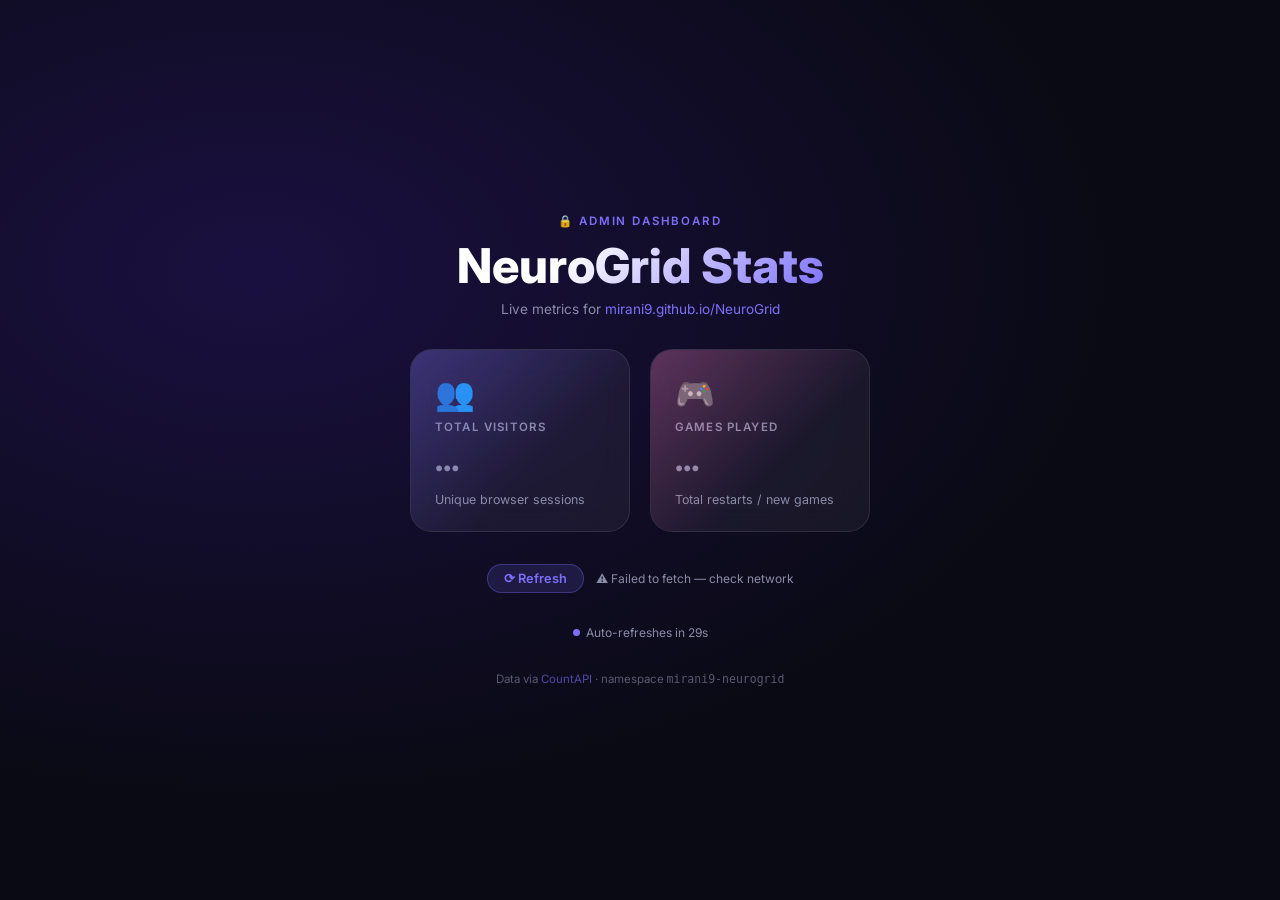
==== admin.html @ 8caebd13 "feat: silent visitor+game tracking + private admin dashboard" ====
<!DOCTYPE html>
<html lang="en">
<head>
  <meta charset="UTF-8" />
  <meta name="viewport" content="width=device-width, initial-scale=1.0" />
  <title>NeuroGrid · Admin</title>
  <!-- Prevent search engines from indexing this page -->
  <meta name="robots" content="noindex, nofollow" />
  <link rel="preconnect" href="https://fonts.googleapis.com" />
  <link rel="preconnect" href="https://fonts.gstatic.com" crossorigin />
  <link href="https://fonts.googleapis.com/css2?family=Inter:wght@300;400;600;700;800&display=swap" rel="stylesheet" />
  <style>
    *, *::before, *::after { box-sizing: border-box; margin: 0; padding: 0; }

    :root {
      --bg-1: #0a0a14;
      --bg-2: #0f0f1e;
      --card: rgba(255,255,255,0.05);
      --card-border: rgba(255,255,255,0.10);
      --accent: #7c6ffa;
      --accent-2: #f472b6;
      --text: #f1f1f9;
      --muted: #8b8ba9;
    }

    body {
      min-height: 100vh;
      font-family: 'Inter', sans-serif;
      background: radial-gradient(ellipse at 20% 30%, #1a1040 0%, var(--bg-1) 60%),
                  radial-gradient(ellipse at 80% 70%, #150d2a 0%, transparent 60%);
      color: var(--text);
      display: flex;
      flex-direction: column;
      align-items: center;
      justify-content: center;
      padding: 32px 16px;
      gap: 32px;
    }

    /* ── Header ── */
    .header {
      text-align: center;
    }
    .header-label {
      font-size: 0.72rem;
      font-weight: 600;
      letter-spacing: 0.16em;
      text-transform: uppercase;
      color: var(--accent);
      margin-bottom: 8px;
    }
    .header h1 {
      font-size: clamp(1.8rem, 5vw, 3rem);
      font-weight: 800;
      background: linear-gradient(135deg, #fff 30%, var(--accent));
      -webkit-background-clip: text;
      -webkit-text-fill-color: transparent;
      background-clip: text;
    }
    .header-sub {
      margin-top: 6px;
      font-size: 0.85rem;
      color: var(--muted);
    }

    /* ── Cards grid ── */
    .cards {
      display: flex;
      gap: 20px;
      flex-wrap: wrap;
      justify-content: center;
    }

    .card {
      width: 220px;
      background: var(--card);
      border: 1px solid var(--card-border);
      border-radius: 22px;
      padding: 28px 24px 24px;
      backdrop-filter: blur(14px);
      display: flex;
      flex-direction: column;
      gap: 10px;
      position: relative;
      overflow: hidden;
      transition: transform 0.25s ease, box-shadow 0.25s ease;
    }

    .card:hover {
      transform: translateY(-4px);
      box-shadow: 0 20px 48px rgba(0,0,0,0.4);
    }

    .card::before {
      content: '';
      position: absolute;
      inset: -1px;
      border-radius: 22px;
      background: linear-gradient(135deg, rgba(124,111,250,0.3), transparent 60%);
      pointer-events: none;
    }

    .card:nth-child(2)::before {
      background: linear-gradient(135deg, rgba(244,114,182,0.3), transparent 60%);
    }

    .card-icon {
      font-size: 2rem;
      line-height: 1;
    }

    .card-label {
      font-size: 0.72rem;
      font-weight: 600;
      letter-spacing: 0.1em;
      text-transform: uppercase;
      color: var(--muted);
    }

    .card-value {
      font-size: 3rem;
      font-weight: 800;
      line-height: 1;
      color: #fff;
      letter-spacing: -0.02em;
      min-height: 1.2em;
      transition: color 0.4s;
    }

    .card-value.loading {
      color: var(--muted);
      font-size: 2rem;
    }

    .card-sub {
      font-size: 0.78rem;
      color: var(--muted);
    }

    /* ── Refresh bar ── */
    .refresh-row {
      display: flex;
      align-items: center;
      gap: 12px;
      color: var(--muted);
      font-size: 0.8rem;
    }

    #refresh-btn {
      background: rgba(124,111,250,0.15);
      border: 1px solid rgba(124,111,250,0.35);
      color: var(--accent);
      border-radius: 999px;
      padding: 6px 16px;
      font-size: 0.8rem;
      font-weight: 600;
      font-family: inherit;
      cursor: pointer;
      transition: background 0.2s, transform 0.15s;
    }

    #refresh-btn:hover {
      background: rgba(124,111,250,0.28);
      transform: translateY(-1px);
    }

    #refresh-btn:active { transform: scale(0.97); }

    #last-updated {
      font-size: 0.75rem;
      color: var(--muted);
    }

    /* ── Countdown ring ── */
    .countdown-wrap {
      display: flex;
      align-items: center;
      gap: 6px;
      color: var(--muted);
      font-size: 0.75rem;
    }

    .dot {
      width: 7px; height: 7px;
      border-radius: 50%;
      background: var(--accent);
      animation: pulse-dot 1.5s ease-in-out infinite;
    }

    @keyframes pulse-dot {
      0%, 100% { opacity: 1; transform: scale(1); }
      50%       { opacity: 0.4; transform: scale(0.7); }
    }

    /* ── Footer ── */
    .footer {
      font-size: 0.72rem;
      color: var(--muted);
      text-align: center;
      opacity: 0.6;
    }

    .footer a { color: var(--accent); text-decoration: none; }
    .footer a:hover { text-decoration: underline; }

    /* ── Spin animation on refresh ── */
    @keyframes spin { to { transform: rotate(360deg); } }
    .spinning { display: inline-block; animation: spin 0.6s linear; }
  </style>
</head>
<body>

  <div class="header">
    <div class="header-label">🔒 Admin Dashboard</div>
    <h1>NeuroGrid Stats</h1>
    <div class="header-sub">Live metrics for <a href="https://mirani9.github.io/NeuroGrid/" target="_blank" style="color:var(--accent);text-decoration:none;">mirani9.github.io/NeuroGrid</a></div>
  </div>

  <div class="cards">
    <div class="card" id="card-visitors">
      <div class="card-icon">👥</div>
      <div class="card-label">Total Visitors</div>
      <div class="card-value loading" id="val-visitors">…</div>
      <div class="card-sub">Unique browser sessions</div>
    </div>
    <div class="card" id="card-games">
      <div class="card-icon">🎮</div>
      <div class="card-label">Games Played</div>
      <div class="card-value loading" id="val-games">…</div>
      <div class="card-sub">Total restarts / new games</div>
    </div>
  </div>

  <div class="refresh-row">
    <button id="refresh-btn" onclick="manualRefresh()">⟳ Refresh</button>
    <span id="last-updated">Never refreshed</span>
  </div>

  <div class="countdown-wrap">
    <div class="dot"></div>
    <span id="countdown-label">Auto-refreshes in 30s</span>
  </div>

  <div class="footer">
    Data via <a href="https://countapi.xyz" target="_blank">CountAPI</a> · namespace <code>mirani9-neurogrid</code>
  </div>

  <script>
    const NAMESPACE = "mirani9-neurogrid";
    let countdown = 30;
    let countdownInterval = null;

    function fmt(n) {
      if (n === null || n === undefined) return "—";
      if (n >= 1_000_000) return (n / 1_000_000).toFixed(1).replace(/\.0$/, "") + "M";
      if (n >= 1_000)     return (n / 1_000).toFixed(1).replace(/\.0$/, "") + "k";
      return n.toLocaleString();
    }

    function setVal(id, value) {
      const el = document.getElementById(id);
      el.classList.remove("loading");
      el.textContent = fmt(value);
    }

    async function fetchStats() {
      try {
        const [vRes, gRes] = await Promise.all([
          fetch(`https://api.countapi.xyz/get/${NAMESPACE}/visitors`),
          fetch(`https://api.countapi.xyz/get/${NAMESPACE}/games`),
        ]);
        const v = await vRes.json();
        const g = await gRes.json();
        setVal("val-visitors", v.value);
        setVal("val-games",    g.value);

        const now = new Date();
        document.getElementById("last-updated").textContent =
          "Last updated: " + now.toLocaleTimeString();
      } catch (err) {
        document.getElementById("last-updated").textContent = "⚠ Failed to fetch — check network";
      }
    }

    function resetCountdown() {
      countdown = 30;
      document.getElementById("countdown-label").textContent = `Auto-refreshes in ${countdown}s`;
      clearInterval(countdownInterval);
      countdownInterval = setInterval(() => {
        countdown--;
        document.getElementById("countdown-label").textContent =
          countdown > 0 ? `Auto-refreshes in ${countdown}s` : "Refreshing…";
        if (countdown <= 0) {
          fetchStats();
          resetCountdown();
        }
      }, 1000);
    }

    function manualRefresh() {
      const btn = document.getElementById("refresh-btn");
      btn.innerHTML = '<span class="spinning">⟳</span> Refresh';
      fetchStats().then(() => {
        btn.innerHTML = '⟳ Refresh';
        resetCountdown();
      });
    }

    // Init
    fetchStats();
    resetCountdown();
  </script>
</body>
</html>
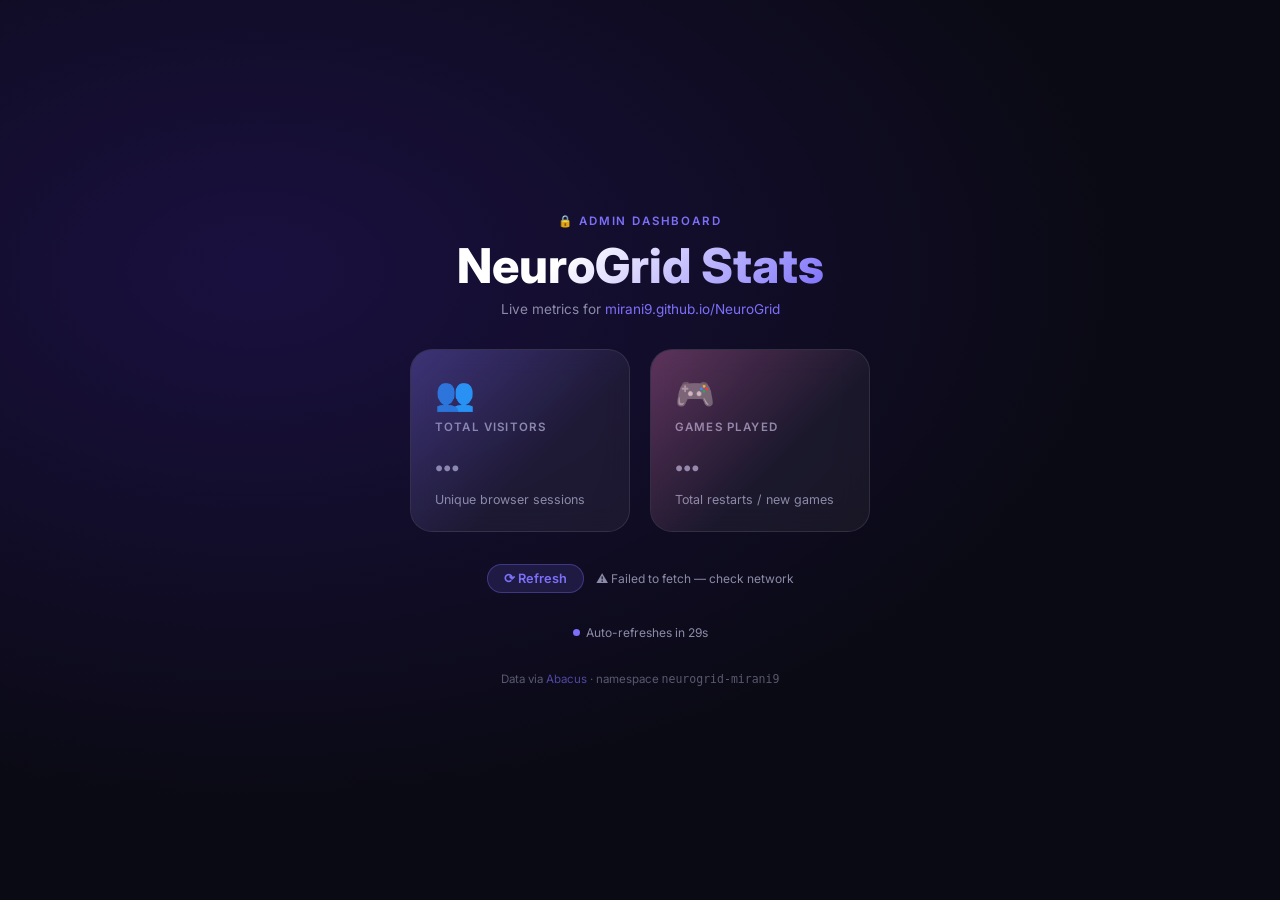
==== commit de146652: "fix: switch from dead countapi.xyz to Abacus (working free counter API)" ====
--- a/admin.html
+++ b/admin.html
@@ -242,11 +242,11 @@
   </div>
 
   <div class="footer">
-    Data via <a href="https://countapi.xyz" target="_blank">CountAPI</a> · namespace <code>mirani9-neurogrid</code>
+    Data via <a href="https://abacus.jasoncameron.dev" target="_blank">Abacus</a> · namespace <code>neurogrid-mirani9</code>
   </div>
 
   <script>
-    const NAMESPACE = "mirani9-neurogrid";
+    const NS = "neurogrid-mirani9";
     let countdown = 30;
     let countdownInterval = null;
 
@@ -266,8 +266,8 @@
     async function fetchStats() {
       try {
         const [vRes, gRes] = await Promise.all([
-          fetch(`https://api.countapi.xyz/get/${NAMESPACE}/visitors`),
-          fetch(`https://api.countapi.xyz/get/${NAMESPACE}/games`),
+          fetch(`https://abacus.jasoncameron.dev/get/${NS}/visitors`),
+          fetch(`https://abacus.jasoncameron.dev/get/${NS}/games`),
         ]);
         const v = await vRes.json();
         const g = await gRes.json();
